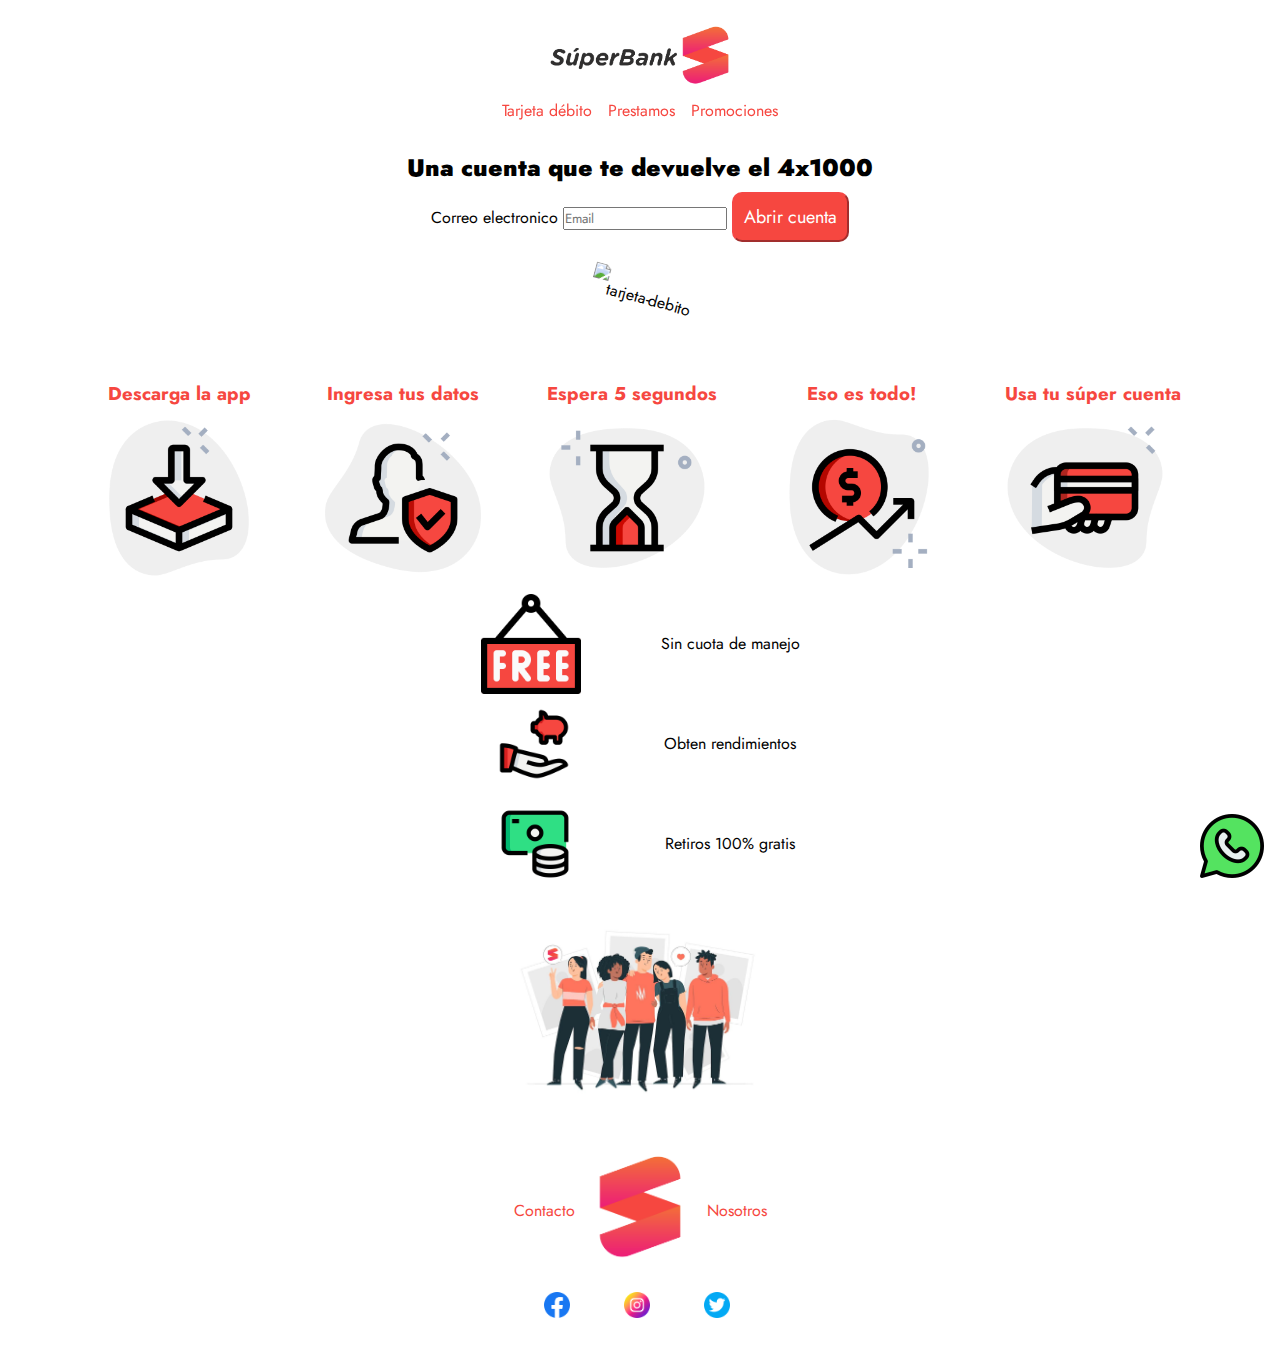
==== pages/tarjeta-debito.html @ b516c74f "primera entrega" ====
<!DOCTYPE html>
<html lang="es">

<head>
    <meta charset="UTF-8">
    <meta http-equiv="X-UA-Compatible" content="IE=edge">
    <meta name="viewport" content="width=device-width, initial-scale=1.0">
    <title>SuperBank - Tarjeta débito</title>
    <link rel="stylesheet" href="../styles/style.css">
    <link rel="shortcut icon" href="../img/favicon.ico" type="image/x-icon">

</head>

<body>
    <section class="hero">
        <header class="hero__header">
            <a class="hero__header__logo" href="../index.html"><img class="logo" src="../img/logo-superbank.png"
                    alt="SuperBank"></a>
            <div class="hero__header__right">
                <nav>
                    <ul class="menu">
                        <li class="menu__item"><a href="tarjeta-debito.html">Tarjeta débito</a></li>
                        <li class="menu__item"><a href="prestamos.html">Prestamos</a></li>
                        <li class="menu__item"><a href="promociones.html">Promociones</a></li>
                    </ul>
                </nav>
            </div>
        </header>


        <section class="td-main">
            <div class="td-main__left">
                <h2 class="title-td">Una cuenta que te devuelve el 4x1000</h2>
                <form>
                    <label for="email">Correo electronico</label>
                    <input type="email" name="email" id="email" placeholder="Email">
                    <input type="submit" value="Abrir cuenta" class="buttons">
            </div>

            <div class="td-main__right">
                <img class="td-main__right__imagen-td" src="../img/tarjeta-debito.PNG" alt="tarjeta-debito">
            </div>
        
        <section class="td-pasos">
            <div class="cards">
                <h3>Descarga la app</h3>
                <img src="../img/descarga.png" alt="descarga">
            </div>

            <div class="cards">
                <h3>Ingresa tus datos</h3>
                <img src="../img/input.png" alt="datos">
            </div>

            <div class="cards">
                <h3>Espera 5 segundos</h3>
                <img src="../img/tiempo.png" alt="datos">
            </div>

            <div class="cards">
                <h3>Eso es todo!</h3>
                <img src="../img/dinero.png" alt="datos">
            </div>

            <div class="cards">
                <h3>Usa tu súper cuenta</h3>
                <img src="../img/transferir.png" alt="datos">
            </div>

        </section>

        <section class="td-end">
            <!-- <h3>Muchos mas beneficios</h3> -->



            <div class="td-ben">


            <div class="td-beneficios">
                
                <img src="../img/gratis.png" alt="gratis">
                <p>Sin cuota de manejo</p>
                
            </div>

            <div class="td-beneficios">
                
                <img src="../img/ahorros.png" alt="ahorros">
                <p>Obten rendimientos</p>
            </div>

            <div class="td-beneficios">
                
                <img src="../img/retiro.png" alt="retiro">
                <p>Retiros 100% gratis</p>
                
            </div>

            
        </div>


            <div class="last-td">
                <img src="../img/feliz.png" alt="">
            </div>




        </section>

            </form>
        </section>






        <a class="whatsapp" href="http://wa.me/573188192444" target="_blank"><img src="../img/whatsapp.png"
            alt="WhatsApp"></a>





    <footer class="footer">
        <ul class="footer_items">
            <li class="menu__item"><a href="contacto.html">Contacto</a></li>
            <li class="menu__item"><img class="logo_footer" src="../img/logo-superbank-s.png" alt="logo-superbank-s">
            </li>
            <li class="menu__item"><a href="nosotros.html">Nosotros</a></li>
        </ul>

        <div class="footer-rs">
            <a href=""><img src="../img/facebook.png" alt="facebook"></a>
            <a href=""><img src="../img/instagram.png" alt="instagram"></a>
            <a href=""><img src="../img/twitter.png" alt="twitter"></a>
        </div>
    </footer>
</body>

</html>
---- styles/style.css ----
@import url('https://fonts.googleapis.com/css2?family=Jost:wght@200;400&display=swap');

* {
    margin: 0;
    padding: 0;
    box-sizing: border-box;
    font-family: 'Jost', sans-serif;
}

.hero__header {
    position: fixed;
    top: 0;
    display: flex;
    justify-content: space-between;
    padding: 1rem 2rem 1rem 2rem;
    align-items: center;
    width: 100%;
    background-color: rgba(255, 255, 255, 0.923);
    z-index: 950;
}

.hero {
    font-family: 'Jost', sans-serif;
}

.hero__header .logo {
    width: 12rem;
}

.hero__header__right .menu {
    list-style-type: none;
    display: flex;
    text-decoration: none;
    font-size: 1.3rem;
    gap: 2rem;
    flex-wrap: wrap;
}

.hero__header__right .menu li a {
    text-decoration: none;
    color: #F64740;
}

.hero__main {
    display: flex;
    row-gap: 1rem;
    column-gap: 5rem;
    padding: 8rem 2rem 0 2rem;
    flex-wrap: wrap;
    flex-direction: row;
    line-height: 3rem;
    align-items: center;
    justify-content: space-evenly;
}

.texto_hero {
    display: flex;
    flex-direction: column;
    justify-content: center;
    list-style-position: inside;
    gap: 1rem;

}

.imagen_hero {
    width: 600px;
}

.imagen_hero .ahorro {
    width: 100%;
    border-radius: 5%;
}



.menu li a:hover {
    color: #f66740;
    font-size: 1.4rem;
    
}

.hero__main__bottom {

    display: flex;
    row-gap: 1rem;
    column-gap: 5rem;
    padding: 1rem 2rem 0 2rem;
    flex-wrap: wrap;
    flex-direction: row;
    line-height: 3rem;
    align-items: center;
    justify-content: space-evenly;

}

.footer_items {
    display: flex;
    list-style-type: none;
    justify-content: center;
    align-items: center;
    gap: 2rem;
    padding: 1rem;
}

.logo_footer {
    width: 100px;
    transition: 1s cubic-bezier(0.47, 0, 0.745, 0.715);
}

.logo_footer:hover{
    transform: scale(0.8);
    opacity: 0.9;
    
}

.footer_items a {
    text-decoration: none;
    color: #F64740;
    font-size: 1.3rem;
    padding: 1rem;
}

.footer_items li a:hover {
    color: #f66740;
    font-size: 1.4rem;
}


.whatsapp {
    position: fixed;
    bottom: 1rem;
    right: 1rem;
}


.td-main {
    display: flex;
    row-gap: 1rem;
    column-gap: 5rem;
    padding: 9rem 2rem 0 2rem;
    flex-wrap: wrap;
    flex-direction: row;
    line-height: 3rem;
    align-items: center;
    justify-content: center;



}

.td-main__left {

    margin-inline: 4rem;


}

.td-main__right__imagen-td {

    width: 400px;
    transform: rotate(15deg);
    position: relative;
    z-index: 900;
    /* margin-right: 60px; */
    margin-inline: 4rem;
    padding: 2rem;
    transition: 2s cubic-bezier(0.86, 0, 0.07, 1);



}

.td-main__right__imagen-td:hover {
    transform: scale(1.1) rotate(-270deg) ;




}

.td-pasos {
    display: flex;
    flex-wrap: wrap;
    gap: 2rem;
    width: 100%;
    justify-content: center;


}

.cards {
    padding: 1rem;
    text-align: center;
    display: flex;
    flex-direction: column;
    color: #F64740;
    border-radius: 10%;


}

.cards img {
    width: 10rem;
}


.td-end {
    padding: 3rem;
    display: flex;
    flex-direction: row;
    gap: 5rem;
    align-items: center;

}

.last-td img {
    width: 65%;
    border-radius: 10%;

}

.td-beneficios {
    display: flex;
    gap: 5rem;
    align-items: center;
    justify-content: end;
}


.td-ben {
    width: 50%;
}


.td-beneficios img {
    width: 100px;


}

.last-td {
    display: flex;
    width: 50%;
}



.btn {
    color: #F64740;
    padding-inline: 5px;
    background-color: rgba(216, 122, 122, 0.114);

    font-weight: bold;
}


.title-td {
    font-weight: 900;
}


/* Prestamos */

.prestamos-main {
    padding: 9rem 0rem 0 0rem;

    display: grid;
    grid-template-columns: 1.3fr 1fr;
    grid-template-rows: 1fr 1fr;
    grid-template-areas:
        "info imagen"
        "info imagen"

    ;
    align-items: center;


}

.info-prestamos {
    grid-area: info;

    padding: 1rem;
    justify-self: center;
    /* align-self: flex-end; */
    text-align: center;



}

.prestamos-img {
    grid-area: imagen;
    justify-self: self-end;


}

.prestamos-img img {
    max-width: 30rem;
}

.prestamos-main p {
    padding-block: 1rem;
}

.buttons {
    padding: 10px;

    background-color: #F64740;
    font-size: large;
    border-radius: 10px;
    color: white;
    border-color: #F64745;
}





.prestamos-end {
    display: flex;
    justify-content: center;

}

.formulario {
    display: flex;
    flex-wrap: wrap;
    gap: 2rem;
    align-items: center;
    padding: 2rem 6rem;
    justify-content: center;
    flex-direction: column;
    text-align: center;


}

.formulario h2 {
    font-size: x-large;
    color: #F64740;
    font-weight: bold;
    text-align: center;

}

.formulario_input {
    display: flex;
    flex-direction: column;
    text-align: center;
    justify-content: space-between;
    width: 100%;


}


.espacio {
    height: 5.2rem;
}




/* PROMOCIONES */
.promociones-main {
    display: flex;
    padding: 9rem 2rem 4rem 2rem;
    justify-content: space-around;
    align-items: center;
    flex-wrap: nowrap;
    height: 100vh;


}

.promociones-info {
    display: flex;
    flex-direction: column;
    gap: 2rem;
    text-align: center;

}

.aliados {
    display: flex;
    gap: 1.5rem;
    flex-wrap: wrap;
    padding-inline: 4rem;
    padding-bottom: 2rem;
    justify-content: space-around;
    text-align: center;
    row-gap: 4rem;
}


.promociones-img img {
    width: 500px;


}


.aliado-img {
    z-index: -2;

    position: relative;

}

.aliado img {
    border-radius: 50%;
    width: 6rem;
    box-shadow: 2px 5px 5px rgba(94, 94, 94, 0.433);


}

.aliado-txt:hover{
    transform: scale(1.05);
    background-color: #ff6862;
    color: white;
    box-shadow: 5px 5px 5px rgba(94, 94, 94, 0.433);
    
    
}





.aliado-txt {
    margin-top: -15px;
    border: 5px solid #fc2318;
    border-style: outset;
    z-index: 1;
    background-color: rgb(255, 255, 255);
    color: #F64740;
    padding: 1rem;
    border-radius: 20px;
    box-shadow: 2px 2px 2px rgba(94, 94, 94, 0.433);
    transition: 0.5s;

}


/* CONTACTO */

.contacto {
    display: flex;
    padding: 9rem 2rem 4rem 2rem;
    flex-wrap: wrap;
    gap: 2rem;
    justify-content: center;



}

.contacto img {
    width: 25rem;
}


.formulario-contacto {
    display: flex;
    flex-wrap: wrap;
    flex-direction: row;
    width: 800px;
    gap: 2rem;
    justify-content: center;
    align-items: center;
}

.formulario_input_contacto {
    display: flex;
    gap: 3rem;
}

.footer-rs{
    display: flex;
    justify-content: center;
    gap: 3rem;
    padding-bottom: 2rem;
}

.footer-rs img{
    width: 80%;
}


/* MOBILE */

@media (max-width: 1300px) {

    .hero__header {

        display: flex;
        flex-wrap: wrap;
        justify-content: center;
        flex-direction: column;
        



        /* display: flex;  
        flex-direction: column;
        align-items: center;
        justify-content: center;
        flex-wrap: flex; */
    }


    .hero__header__right{
        justify-content: center;
    }






    /* .hero__header__right{
        display: flex;
        width: 100%;
        text-align: center;
        justify-content: center;
    } */


    .menu li{
        display: flex;
        align-items: center;
        justify-content: center;
        flex-wrap: flex;
    }



    .hero__header__right .menu li a {
        font-size: 1rem;
    }

    .hero__header__right .menu {
        gap: 1rem;
    }

    .hero__main {
        padding: 10rem 2rem 2rem 2rem;
        justify-content: center;
    }

    .hero__main__bottom {
        justify-content: center;
    }

    .td-main {
        flex-direction: column;
        justify-content: center;
        align-items: center;
        padding-inline: 0;
        row-gap: 0;
        text-align: center;




    }

    .td-main__right__imagen-td{
        margin-inline: 0;
        width: 80%;
        max-width: 26rem;

    }



    .td-main__left {
        align-items: center;

    }



    .td-end {
        display: block;

    }

    .td-ben {
        width: 100%;




    }

    .td-beneficios {

        justify-content: center;



    }

    .last-td {
        width: 100%;
        flex-direction: raw;
        justify-content: center;
        align-items: center;
        padding: 2rem;

    }

    .last-td img {
        display: block;
        margin-left: auto;
        margin-right: auto;
        width: 50%;

    }

    .last-td img {
        width: 16rem;
        border-radius: 10%;

    }

    .prestamos-img{
        display: none;
    }

    .espacio{
        display: none;
    }


    .info-prestamos {
        text-align: center;



    }

    .promociones-main{
        padding-top: 12rem;
        padding-bottom: 2rem;
        height: auto;
        /* flex-direction: column; */
        flex-wrap: wrap;

    }

    .promociones-img {
        display: flex;
        flex-direction: row;
        padding: 0rem;
    }

    .promociones-img img{
        width: 300px;
        padding: 0;

    }

    .promociones-info{
        text-align: center;

        align-items: center;
    }

    .footer_items{
        gap: 0;
    }


    .footer_items a{
        font-size: 1rem;
    }

    .prestamos-main{
        grid-template-columns: 1fr;
        grid-template-rows: 1fr;

        grid-template-areas: 
        "info"
        "imagen"
        ;

    }


    .prestamos-img{
        padding: 2rem 0rem 1rem 0rem;
    }






    .td-end{
        padding: 0;
    }



}


.buttons:hover{

    cursor: pointer;
	-webkit-animation: jello-horizontal 0.9s both;
	        animation: jello-horizontal 0.9s both;
}






@-webkit-keyframes jello-horizontal {
    0% {
      -webkit-transform: scale3d(1, 1, 1);
              transform: scale3d(1, 1, 1);
    }
    30% {
      -webkit-transform: scale3d(1.25, 0.75, 1);
              transform: scale3d(1.25, 0.75, 1);
    }
    40% {
      -webkit-transform: scale3d(0.75, 1.25, 1);
              transform: scale3d(0.75, 1.25, 1);
    }
    50% {
      -webkit-transform: scale3d(1.15, 0.85, 1);
              transform: scale3d(1.15, 0.85, 1);
    }
    65% {
      -webkit-transform: scale3d(0.95, 1.05, 1);
              transform: scale3d(0.95, 1.05, 1);
    }
    75% {
      -webkit-transform: scale3d(1.05, 0.95, 1);
              transform: scale3d(1.05, 0.95, 1);
    }
    100% {
      -webkit-transform: scale3d(1, 1, 1);
              transform: scale3d(1, 1, 1);
    }
  }
  @keyframes jello-horizontal {
    0% {
      -webkit-transform: scale3d(1, 1, 1);
              transform: scale3d(1, 1, 1);
    }
    30% {
      -webkit-transform: scale3d(1.25, 0.75, 1);
              transform: scale3d(1.25, 0.75, 1);
    }
    40% {
      -webkit-transform: scale3d(0.75, 1.25, 1);
              transform: scale3d(0.75, 1.25, 1);
    }
    50% {
      -webkit-transform: scale3d(1.15, 0.85, 1);
              transform: scale3d(1.15, 0.85, 1);
    }
    65% {
      -webkit-transform: scale3d(0.95, 1.05, 1);
              transform: scale3d(0.95, 1.05, 1);
    }
    75% {
      -webkit-transform: scale3d(1.05, 0.95, 1);
              transform: scale3d(1.05, 0.95, 1);
    }
    100% {
      -webkit-transform: scale3d(1, 1, 1);
              transform: scale3d(1, 1, 1);
    }
  }
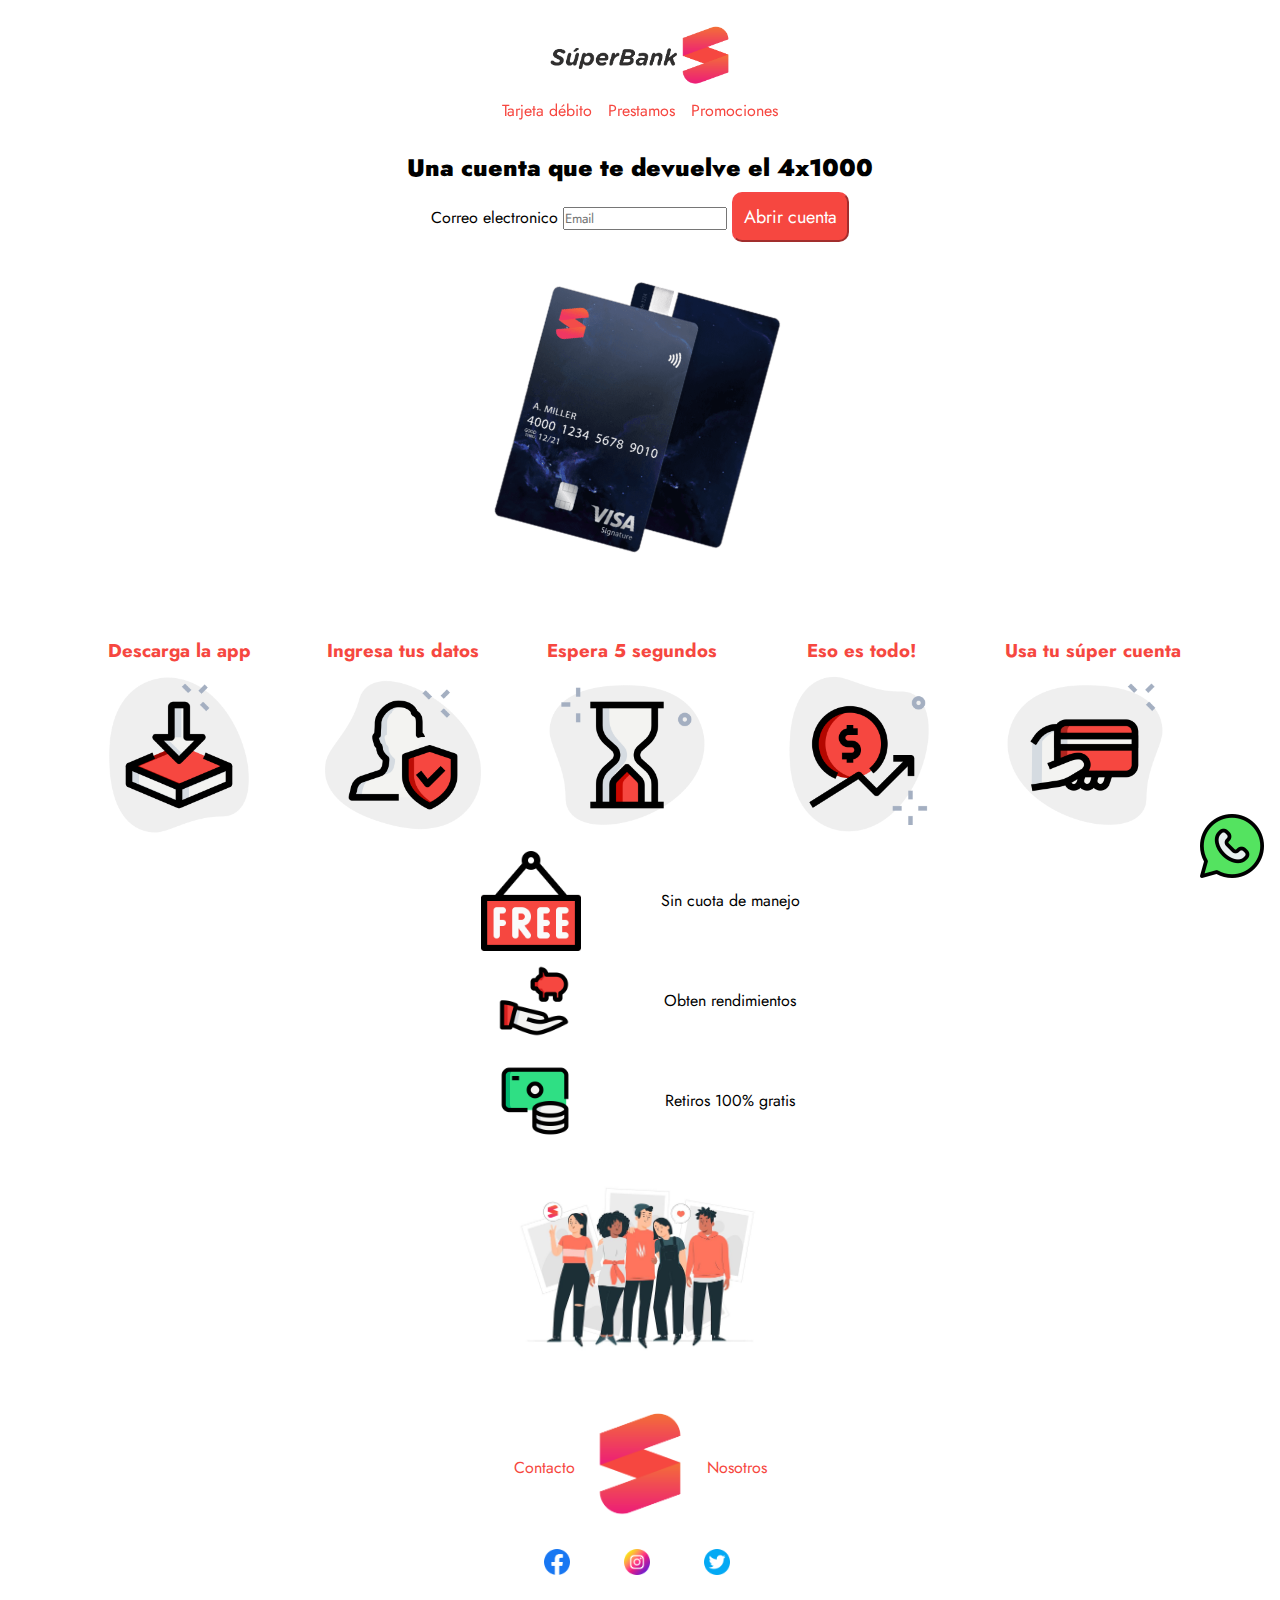
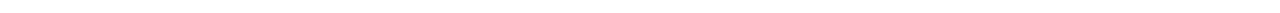
==== commit fca29c98: "imagen arreglada" ====
--- a/pages/tarjeta-debito.html
+++ b/pages/tarjeta-debito.html
@@ -38,7 +38,7 @@
             </div>
 
             <div class="td-main__right">
-                <img class="td-main__right__imagen-td" src="../img/tarjeta-debito.PNG" alt="tarjeta-debito">
+                <img class="td-main__right__imagen-td" src="../img/tarjeta-debito.png" alt="tarjeta-debito">
             </div>
         
         <section class="td-pasos">
